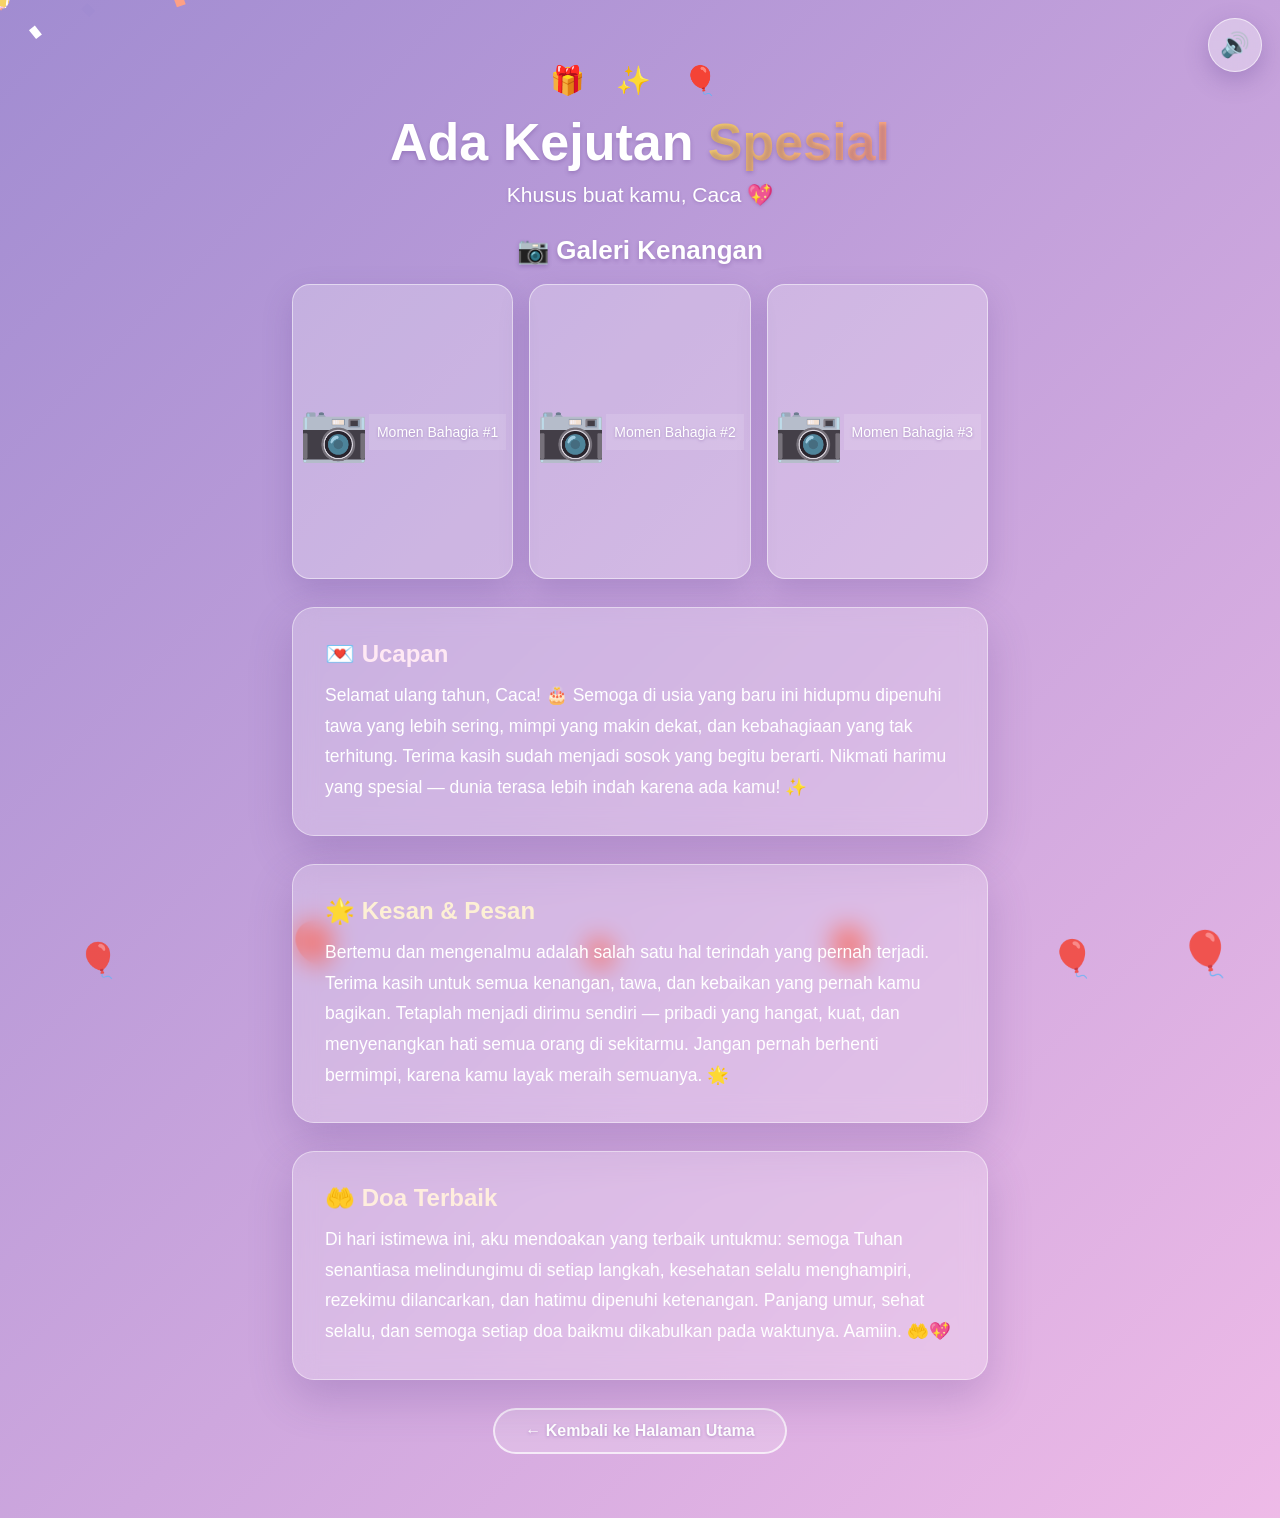
==== kejutan.html @ ce59e6ed "feat: tambah halaman kejutan berisi galeri foto ucapan kesan dan doa" ====
<!DOCTYPE html>
<html lang="id">
<head>
  <meta charset="UTF-8">
  <meta name="viewport" content="width=device-width, initial-scale=1.0">
  <title>Kejutan Spesial untuk Caca 🎁</title>
  <link rel="stylesheet" href="css/style.css">
  <link rel="stylesheet" href="css/kejutan.css">
</head>
<body class="kejutan-page">
  <canvas id="confetti"></canvas>

  <div class="balloons" aria-hidden="true">
    <span class="balloon b1">🎈</span>
    <span class="balloon b2">🎈</span>
    <span class="balloon b3">🎈</span>
    <span class="balloon b4">🎈</span>
    <span class="balloon b5">🎈</span>
    <span class="balloon b6">🎈</span>
  </div>

  <main class="kejutan-wrap">
    <section class="hero">
      <p class="sparkles">🎁 ✨ 🎈</p>
      <h1 class="title">Ada Kejutan <span class="highlight">Spesial</span></h1>
      <p class="hero-sub">Khusus buat kamu, Caca 💖</p>
    </section>

    <section aria-label="Galeri foto kenangan">
      <h2 class="section-title">📷 Galeri Kenangan</h2>
      <div class="gallery">
        <figure class="photo-card">
          <img src="assets/foto1.jpg" alt="Foto kenangan pertama"
               onerror="this.closest('.photo-card').classList.add('empty'); this.remove();">
          <figcaption>Momen Bahagia #1</figcaption>
        </figure>
        <figure class="photo-card">
          <img src="assets/foto2.jpg" alt="Foto kenangan kedua"
               onerror="this.closest('.photo-card').classList.add('empty'); this.remove();">
          <figcaption>Momen Bahagia #2</figcaption>
        </figure>
        <figure class="photo-card">
          <img src="assets/foto3.jpg" alt="Foto kenangan ketiga"
               onerror="this.closest('.photo-card').classList.add('empty'); this.remove();">
          <figcaption>Momen Bahagia #3</figcaption>
        </figure>
      </div>
    </section>

    <section class="note-card ucapan" aria-label="Ucapan">
      <h2>💌 Ucapan</h2>
      <p>
        Selamat ulang tahun, Caca! 🎂 Semoga di usia yang baru ini hidupmu
        dipenuhi tawa yang lebih sering, mimpi yang makin dekat, dan
        kebahagiaan yang tak terhitung. Terima kasih sudah menjadi sosok yang
        begitu berarti. Nikmati harimu yang spesial — dunia terasa lebih indah
        karena ada kamu! ✨
      </p>
    </section>

    <section class="note-card kesan" aria-label="Kesan dan pesan">
      <h2>🌟 Kesan &amp; Pesan</h2>
      <p>
        Bertemu dan mengenalmu adalah salah satu hal terindah yang pernah
        terjadi. Terima kasih untuk semua kenangan, tawa, dan kebaikan yang
        pernah kamu bagikan. Tetaplah menjadi dirimu sendiri — pribadi yang
        hangat, kuat, dan menyenangkan hati semua orang di sekitarmu. Jangan
        pernah berhenti bermimpi, karena kamu layak meraih semuanya. 🌟
      </p>
    </section>

    <section class="note-card doa" aria-label="Doa terbaik">
      <h2>🤲 Doa Terbaik</h2>
      <p>
        Di hari istimewa ini, aku mendoakan yang terbaik untukmu: semoga Tuhan
        senantiasa melindungimu di setiap langkah, kesehatan selalu
        menghampiri, rezekimu dilancarkan, dan hatimu dipenuhi ketenangan.
        Panjang umur, sehat selalu, dan semoga setiap doa baikmu dikabulkan
        pada waktunya. Aamiin. 🤲💖
      </p>
    </section>

    <a class="back-btn" href="index.html">← Kembali ke Halaman Utama</a>
  </main>

  <button id="musicToggle" aria-label="Nyalakan/matikan musik" title="Musik">🔊</button>

  <script src="js/music.js"></script>
  <script src="js/confetti.js"></script>
</body>
</html>
---- css/style.css ----
* {
  margin: 0;
  padding: 0;
  box-sizing: border-box;
}

html,
body {
  height: 100%;
}

body {
  font-family: "Segoe UI", "Poppins", Arial, sans-serif;
  -webkit-font-smoothing: antialiased;
  -moz-osx-font-smoothing: grayscale;
  text-rendering: optimizeLegibility;
  background: linear-gradient(135deg, #a18cd1 0%, #fbc2eb 50%, #ffe0d1 100%);
  background-size: 300% 300%;
  animation: gradientShift 12s ease infinite;
  overflow-x: hidden;
  display: flex;
  align-items: center;
  justify-content: center;
  min-height: 100vh;
}

@keyframes gradientShift {
  0% { background-position: 0% 50%; }
  50% { background-position: 100% 50%; }
  100% { background-position: 0% 50%; }
}

#confetti {
  position: fixed;
  inset: 0;
  width: 100vw;
  height: 100vh;
  pointer-events: none;
  z-index: 5;
}

.balloons {
  position: fixed;
  inset: 0;
  pointer-events: none;
  z-index: 1;
}

.balloon {
  position: absolute;
  bottom: -80px;
  font-size: 42px;
  opacity: 0.85;
  animation: floatUp linear infinite;
}

@keyframes floatUp {
  0% {
    transform: translateY(0) rotate(-4deg);
    opacity: 0;
  }
  10% {
    opacity: 0.85;
  }
  90% {
    opacity: 0.85;
  }
  100% {
    transform: translateY(-115vh) rotate(4deg);
    opacity: 0;
  }
}

.b1 { left: 6%; font-size: 34px; animation-duration: 14s; animation-delay: 0s; }
.b2 { left: 22%; font-size: 52px; animation-duration: 18s; animation-delay: 3s; }
.b3 { left: 45%; font-size: 38px; animation-duration: 15s; animation-delay: 6s; }
.b4 { left: 64%; font-size: 48px; animation-duration: 20s; animation-delay: 1.5s; }
.b5 { left: 82%; font-size: 36px; animation-duration: 16s; animation-delay: 8s; }
.b6 { left: 92%; font-size: 44px; animation-duration: 19s; animation-delay: 4.5s; }

.card {
  position: relative;
  z-index: 10;
  text-align: center;
  max-width: 560px;
  width: min(92vw, 560px);
  padding: clamp(28px, 6vw, 56px) clamp(20px, 5vw, 48px);
  border-radius: 28px;
  background: rgba(255, 255, 255, 0.22);
  backdrop-filter: blur(14px);
  -webkit-backdrop-filter: blur(14px);
  border: 1px solid rgba(255, 255, 255, 0.45);
  box-shadow: 0 24px 60px rgba(90, 60, 140, 0.25);
  animation: cardIn 1s ease both;
}

@keyframes cardIn {
  from {
    opacity: 0;
    transform: translateY(40px) scale(0.96);
  }
  to {
    opacity: 1;
    transform: translateY(0) scale(1);
  }
}

.sparkles {
  font-size: clamp(20px, 4vw, 28px);
  letter-spacing: 12px;
  margin-bottom: 14px;
}

.title {
  font-size: clamp(30px, 7vw, 52px);
  color: #ffffff;
  text-shadow: 0 2px 4px rgba(90, 50, 130, 0.3);
  line-height: 1.2;
}

.highlight {
  display: inline-block;
  background: linear-gradient(120deg, #f6d365, #fda085);
  -webkit-background-clip: text;
  background-clip: text;
  color: transparent;
}

.name {
  margin-top: 10px;
  font-size: clamp(26px, 6vw, 44px);
  color: #fff0f6;
  text-shadow: 0 2px 4px rgba(150, 60, 110, 0.3);
}

.message {
  margin-top: 18px;
  font-size: clamp(15px, 2.6vw, 19px);
  line-height: 1.65;
  color: #ffffff;
  text-shadow: 0 1px 3px rgba(90, 50, 130, 0.25);
}

.surprise-btn {
  display: inline-block;
  margin-top: 26px;
  padding: 14px 34px;
  border-radius: 999px;
  background: linear-gradient(120deg, #f6d365, #fda085);
  color: #7a3b00;
  font-size: clamp(15px, 2.6vw, 18px);
  font-weight: 700;
  text-decoration: none;
  letter-spacing: 0.3px;
  box-shadow: 0 10px 24px rgba(200, 130, 40, 0.35);
  transition: transform 0.2s ease, box-shadow 0.2s ease;
}

.surprise-btn:hover {
  transform: translateY(-2px) scale(1.04);
  box-shadow: 0 14px 30px rgba(200, 130, 40, 0.45);
}

#musicToggle {
  position: fixed;
  top: 18px;
  right: 18px;
  z-index: 20;
  width: 54px;
  height: 54px;
  border-radius: 50%;
  border: 1px solid rgba(255, 255, 255, 0.6);
  background: rgba(255, 255, 255, 0.35);
  backdrop-filter: blur(10px);
  -webkit-backdrop-filter: blur(10px);
  font-size: 24px;
  cursor: pointer;
  box-shadow: 0 8px 24px rgba(90, 60, 140, 0.3);
  transition: transform 0.2s ease, background 0.2s ease;
}

#musicToggle:hover {
  transform: scale(1.1);
  background: rgba(255, 255, 255, 0.55);
}
---- css/kejutan.css ----
.kejutan-page {
  display: block;
}

.kejutan-wrap {
  position: relative;
  z-index: 10;
  max-width: 760px;
  width: min(94vw, 760px);
  margin: 0 auto;
  padding: clamp(32px, 6vw, 64px) clamp(16px, 4vw, 32px) 64px;
  display: flex;
  flex-direction: column;
  gap: 28px;
}

.hero {
  text-align: center;
  animation: cardIn 1s ease both;
}

.hero-sub {
  margin-top: 10px;
  font-size: clamp(16px, 3vw, 21px);
  color: #ffffff;
  text-shadow: 0 1px 3px rgba(90, 50, 130, 0.25);
}

.section-title {
  text-align: center;
  font-size: clamp(20px, 4vw, 26px);
  color: #ffffff;
  text-shadow: 0 2px 4px rgba(90, 50, 130, 0.3);
  margin-bottom: 18px;
}

.gallery {
  display: grid;
  grid-template-columns: repeat(3, 1fr);
  gap: 16px;
}

.photo-card {
  background: rgba(255, 255, 255, 0.25);
  border: 1px solid rgba(255, 255, 255, 0.5);
  border-radius: 18px;
  overflow: hidden;
  box-shadow: 0 12px 30px rgba(90, 60, 140, 0.22);
  transition: transform 0.25s ease, box-shadow 0.25s ease;
}

.photo-card:hover {
  transform: translateY(-6px);
  box-shadow: 0 18px 38px rgba(90, 60, 140, 0.32);
}

.photo-card img {
  display: block;
  width: 100%;
  aspect-ratio: 3 / 4;
  object-fit: cover;
}

.photo-card.empty {
  aspect-ratio: 3 / 4;
  display: flex;
  align-items: center;
  justify-content: center;
}

.photo-card.empty::before {
  content: "📷";
  font-size: 56px;
  opacity: 0.8;
}

.photo-card figcaption {
  padding: 10px 8px;
  text-align: center;
  font-size: 14px;
  color: #ffffff;
  text-shadow: 0 1px 3px rgba(90, 50, 130, 0.35);
  background: rgba(255, 255, 255, 0.12);
}

.note-card {
  background: rgba(255, 255, 255, 0.22);
  backdrop-filter: blur(12px);
  -webkit-backdrop-filter: blur(12px);
  border: 1px solid rgba(255, 255, 255, 0.45);
  border-radius: 22px;
  padding: clamp(20px, 4vw, 32px);
  box-shadow: 0 18px 44px rgba(90, 60, 140, 0.24);
  animation: cardIn 1s ease both;
}

.note-card h2 {
  font-size: clamp(19px, 3.6vw, 24px);
  margin-bottom: 12px;
}

.note-card p {
  font-size: clamp(15px, 2.5vw, 17.5px);
  line-height: 1.75;
  color: #ffffff;
}

.note-card.ucapan h2 { color: #ffe9f4; }
.note-card.kesan h2 { color: #fdf0d5; }
.note-card.doa h2 { color: #ffeede; }

.back-btn {
  align-self: center;
  padding: 12px 30px;
  border-radius: 999px;
  border: 2px solid rgba(255, 255, 255, 0.7);
  background: rgba(255, 255, 255, 0.18);
  color: #ffffff;
  font-size: clamp(14px, 2.6vw, 16px);
  font-weight: 600;
  text-decoration: none;
  text-shadow: 0 1px 3px rgba(90, 50, 130, 0.3);
  transition: transform 0.2s ease, background 0.2s ease;
}

.back-btn:hover {
  transform: scale(1.05);
  background: rgba(255, 255, 255, 0.35);
}

@media (max-width: 640px) {
  .gallery {
    grid-template-columns: 1fr;
    max-width: 320px;
    margin: 0 auto;
  }
}
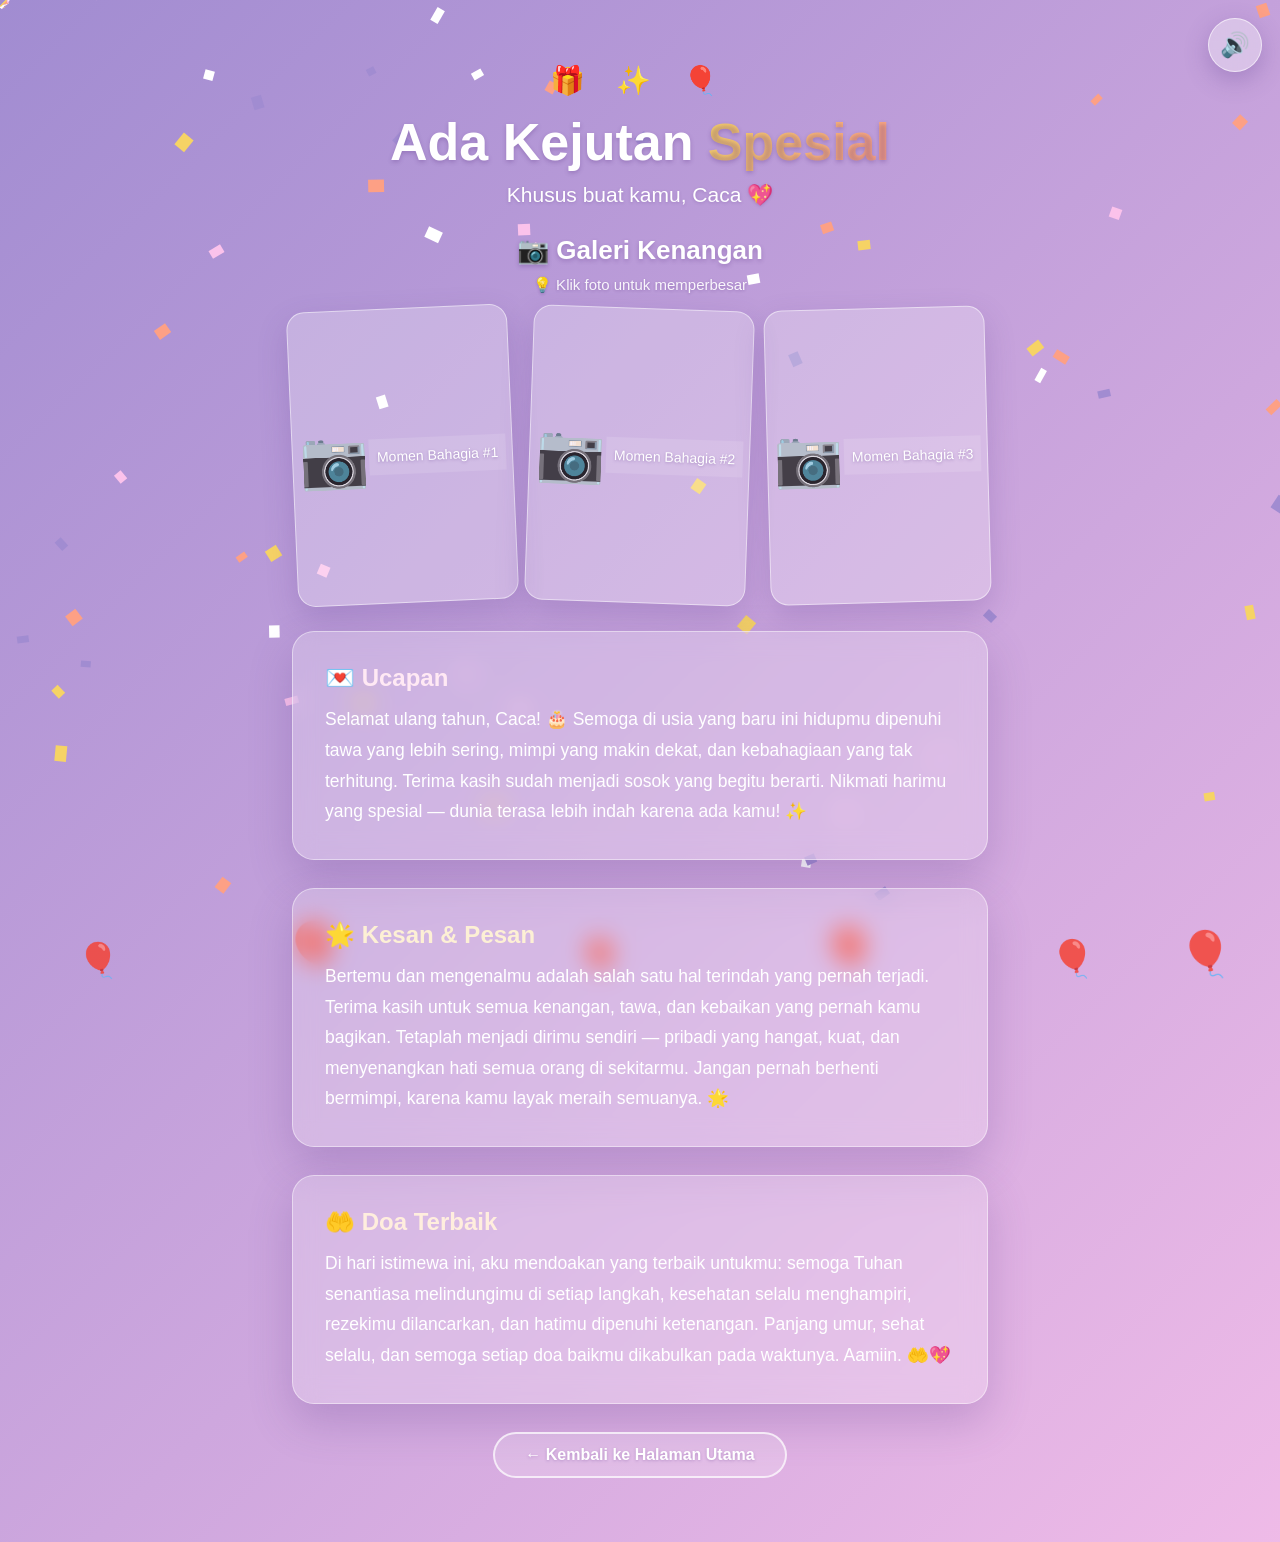
==== commit be01e952: "feat: interaksi galeri foto lightbox dan kartu ucapan reveal hati" ====
--- a/kejutan.html
+++ b/kejutan.html
@@ -28,18 +28,19 @@
 
     <section aria-label="Galeri foto kenangan">
       <h2 class="section-title">📷 Galeri Kenangan</h2>
+      <p class="hint">💡 Klik foto untuk memperbesar</p>
       <div class="gallery">
-        <figure class="photo-card">
+        <figure class="photo-card reveal">
           <img src="assets/foto1.jpg" alt="Foto kenangan pertama"
                onerror="this.closest('.photo-card').classList.add('empty'); this.remove();">
           <figcaption>Momen Bahagia #1</figcaption>
         </figure>
-        <figure class="photo-card">
+        <figure class="photo-card reveal">
           <img src="assets/foto2.jpg" alt="Foto kenangan kedua"
                onerror="this.closest('.photo-card').classList.add('empty'); this.remove();">
           <figcaption>Momen Bahagia #2</figcaption>
         </figure>
-        <figure class="photo-card">
+        <figure class="photo-card reveal">
           <img src="assets/foto3.jpg" alt="Foto kenangan ketiga"
                onerror="this.closest('.photo-card').classList.add('empty'); this.remove();">
           <figcaption>Momen Bahagia #3</figcaption>
@@ -47,7 +48,7 @@
       </div>
     </section>
 
-    <section class="note-card ucapan" aria-label="Ucapan">
+    <section class="note-card ucapan reveal" aria-label="Ucapan" title="Klik untuk kejutan hati">
       <h2>💌 Ucapan</h2>
       <p>
         Selamat ulang tahun, Caca! 🎂 Semoga di usia yang baru ini hidupmu
@@ -58,7 +59,7 @@
       </p>
     </section>
 
-    <section class="note-card kesan" aria-label="Kesan dan pesan">
+    <section class="note-card kesan reveal" aria-label="Kesan dan pesan" title="Klik untuk kejutan hati">
       <h2>🌟 Kesan &amp; Pesan</h2>
       <p>
         Bertemu dan mengenalmu adalah salah satu hal terindah yang pernah
@@ -69,7 +70,7 @@
       </p>
     </section>
 
-    <section class="note-card doa" aria-label="Doa terbaik">
+    <section class="note-card doa reveal" aria-label="Doa terbaik" title="Klik untuk kejutan hati">
       <h2>🤲 Doa Terbaik</h2>
       <p>
         Di hari istimewa ini, aku mendoakan yang terbaik untukmu: semoga Tuhan
@@ -80,12 +81,13 @@
       </p>
     </section>
 
-    <a class="back-btn" href="index.html">← Kembali ke Halaman Utama</a>
+    <a class="back-btn reveal" href="index.html">← Kembali ke Halaman Utama</a>
   </main>
 
   <button id="musicToggle" aria-label="Nyalakan/matikan musik" title="Musik">🔊</button>
 
   <script src="js/music.js"></script>
   <script src="js/confetti.js"></script>
+  <script src="js/interaksi.js"></script>
 </body>
 </html>
--- a/css/kejutan.css
+++ b/css/kejutan.css
@@ -91,7 +91,6 @@
   border-radius: 22px;
   padding: clamp(20px, 4vw, 32px);
   box-shadow: 0 18px 44px rgba(90, 60, 140, 0.24);
-  animation: cardIn 1s ease both;
 }
 
 .note-card h2 {
@@ -134,4 +133,158 @@
     max-width: 320px;
     margin: 0 auto;
   }
-}
+  .lb-prev { left: 6px; }
+  .lb-next { right: 6px; }
+}
+
+.hint {
+  text-align: center;
+  color: #ffffff;
+  font-size: clamp(13px, 2.4vw, 15px);
+  opacity: 0.9;
+  text-shadow: 0 1px 3px rgba(90, 50, 130, 0.35);
+  margin-top: -8px;
+  margin-bottom: 14px;
+}
+
+.reveal {
+  opacity: 0;
+  transform: translateY(28px);
+  transition: opacity 0.7s ease, transform 0.7s ease;
+}
+
+.reveal.visible {
+  opacity: 1;
+  transform: translateY(0);
+}
+
+.note-card.reveal {
+  cursor: pointer;
+  transition: opacity 0.7s ease, transform 0.7s ease, box-shadow 0.25s ease, border-color 0.25s ease;
+}
+
+.note-card.reveal:hover {
+  transform: translateY(-4px);
+  box-shadow: 0 24px 52px rgba(90, 60, 140, 0.34);
+  border-color: rgba(255, 255, 255, 0.75);
+}
+
+.gallery .photo-card:nth-child(1) { --tilt: -2.5deg; }
+.gallery .photo-card:nth-child(2) { --tilt: 2deg; }
+.gallery .photo-card:nth-child(3) { --tilt: -1.5deg; }
+
+.photo-card.reveal,
+.photo-card.empty {
+  transform: translateY(28px) rotate(var(--tilt, 0deg));
+}
+
+.photo-card.reveal.visible {
+  transform: translateY(0) rotate(var(--tilt, 0deg));
+}
+
+.photo-card.reveal.visible:hover {
+  transform: translateY(-8px) rotate(0deg) scale(1.03);
+}
+
+@keyframes wiggle {
+  0%, 100% { transform: rotate(var(--tilt, 0deg)); }
+  25% { transform: rotate(calc(var(--tilt, 0deg) + 5deg)) scale(1.02); }
+  75% { transform: rotate(calc(var(--tilt, 0deg) - 5deg)) scale(1.02); }
+}
+
+.photo-card.wiggle {
+  animation: wiggle 0.45s ease;
+}
+
+.float-heart {
+  position: fixed;
+  z-index: 60;
+  pointer-events: none;
+  transform: translate(-50%, -50%);
+  animation: heartUp 1.6s ease-out forwards;
+}
+
+@keyframes heartUp {
+  from {
+    transform: translate(-50%, -50%) scale(0.5);
+    opacity: 1;
+  }
+  to {
+    transform: translate(calc(-50% + var(--dx, 0px)), calc(-50% - 130px)) scale(1.2);
+    opacity: 0;
+  }
+}
+
+.lightbox {
+  position: fixed;
+  inset: 0;
+  z-index: 100;
+  display: flex;
+  align-items: center;
+  justify-content: center;
+  background: rgba(45, 25, 70, 0.88);
+  backdrop-filter: blur(6px);
+  -webkit-backdrop-filter: blur(6px);
+  opacity: 0;
+  visibility: hidden;
+  transition: opacity 0.3s ease, visibility 0.3s ease;
+}
+
+.lightbox.open {
+  opacity: 1;
+  visibility: visible;
+}
+
+.lightbox figure {
+  margin: 0;
+  text-align: center;
+  transform: scale(0.88);
+  transition: transform 0.3s ease;
+}
+
+.lightbox.open figure {
+  transform: scale(1);
+}
+
+.lightbox img {
+  display: block;
+  max-width: min(86vw, 540px);
+  max-height: 74vh;
+  margin: 0 auto;
+  border-radius: 18px;
+  border: 4px solid rgba(255, 255, 255, 0.85);
+  box-shadow: 0 24px 60px rgba(20, 10, 35, 0.5);
+}
+
+.lightbox figcaption {
+  margin-top: 14px;
+  color: #ffffff;
+  font-size: clamp(15px, 2.6vw, 18px);
+  text-shadow: 0 1px 4px rgba(20, 10, 35, 0.45);
+}
+
+.lightbox button {
+  position: absolute;
+  width: 46px;
+  height: 46px;
+  border-radius: 50%;
+  border: 1px solid rgba(255, 255, 255, 0.6);
+  background: rgba(255, 255, 255, 0.18);
+  color: #ffffff;
+  font-size: 22px;
+  line-height: 1;
+  cursor: pointer;
+  transition: background 0.2s ease, transform 0.2s ease;
+}
+
+.lightbox button:hover {
+  background: rgba(255, 255, 255, 0.38);
+  transform: scale(1.08);
+}
+
+.lb-close { top: 18px; right: 18px; }
+.lb-prev { left: 16px; top: 50%; transform: translateY(-50%); }
+.lb-next { right: 16px; top: 50%; transform: translateY(-50%); }
+
+.lb-prev:hover { transform: translateY(-50%) scale(1.08); }
+.lb-next:hover { transform: translateY(-50%) scale(1.08); }
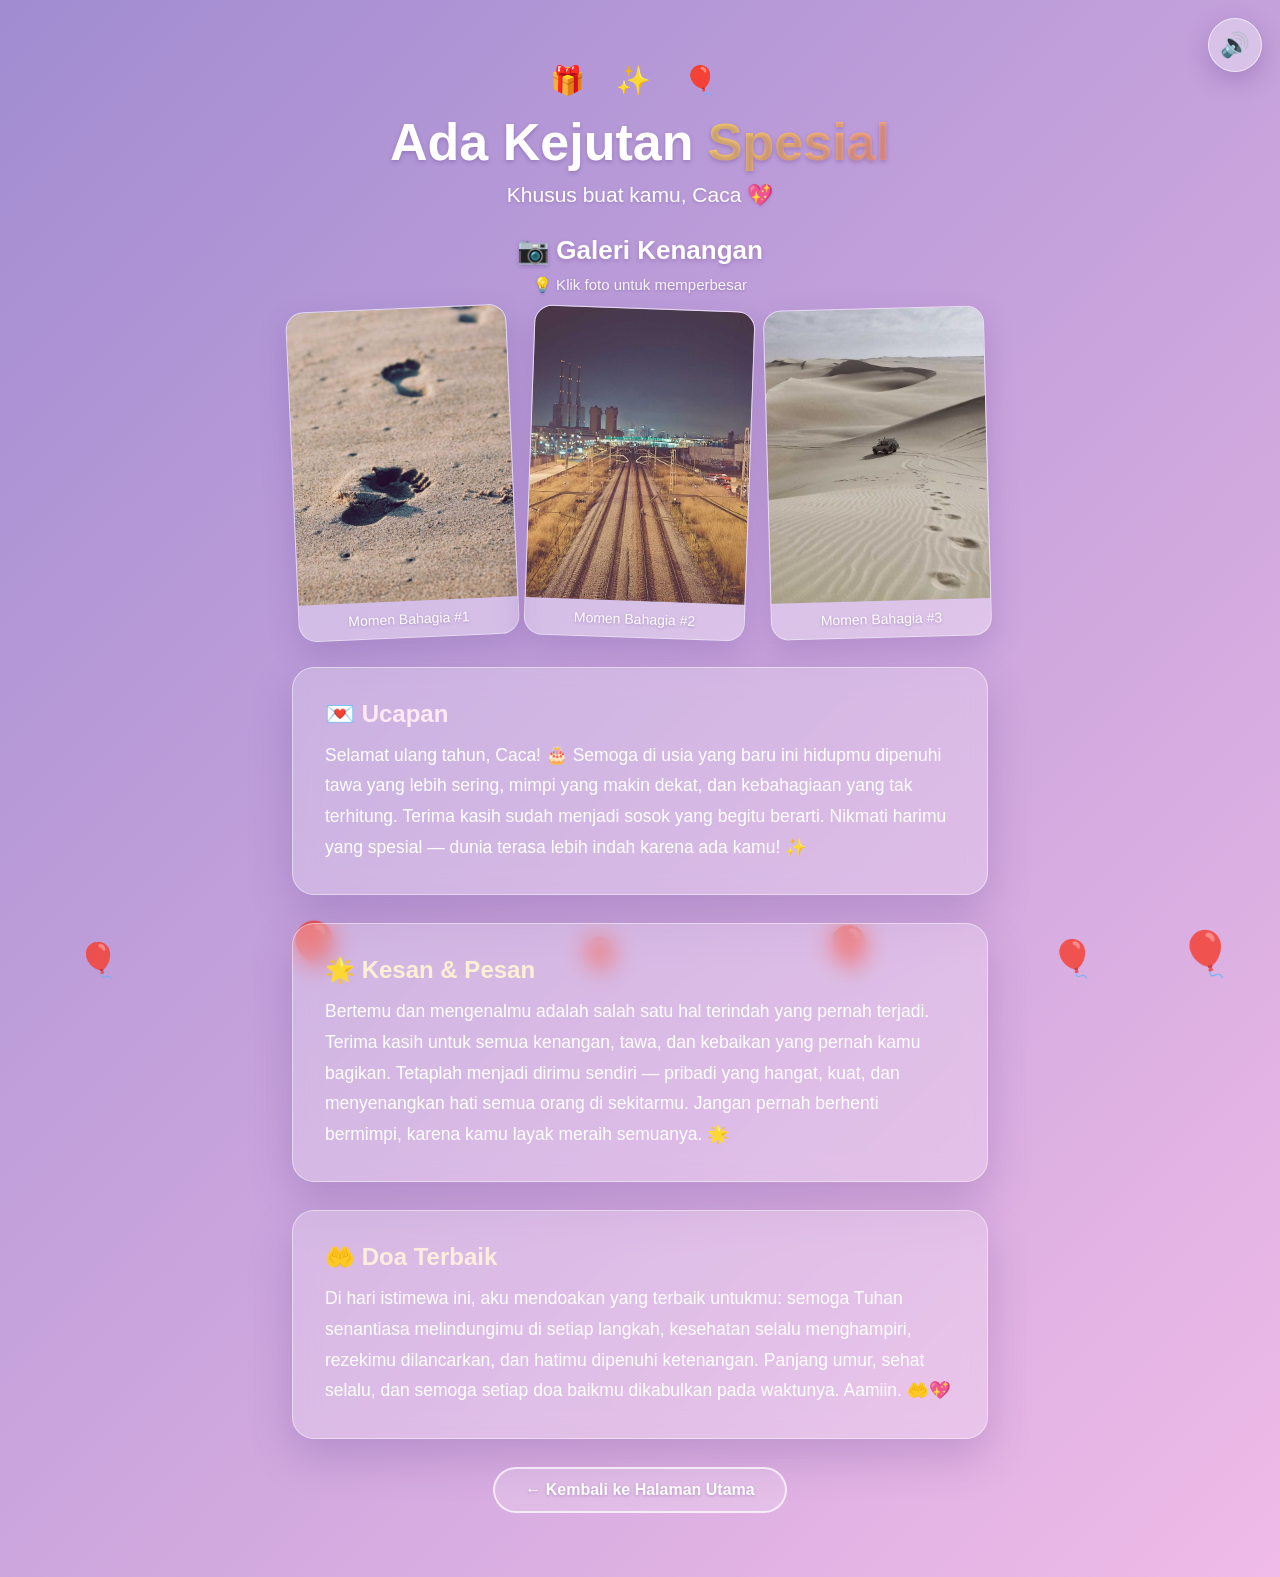
==== commit 83724448: "feat: tambahkan logo kue ulang tahun sebagai favicon" ====
--- a/kejutan.html
+++ b/kejutan.html
@@ -4,6 +4,7 @@
   <meta charset="UTF-8">
   <meta name="viewport" content="width=device-width, initial-scale=1.0">
   <title>Kejutan Spesial untuk Caca 🎁</title>
+  <link rel="icon" href="data:image/svg+xml,%3Csvg xmlns='http://www.w3.org/2000/svg' viewBox='0 0 100 100'%3E%3Ctext y='.9em' font-size='90'%3E%F0%9F%8E%82%3C/text%3E%3C/svg%3E">
   <link rel="stylesheet" href="css/style.css">
   <link rel="stylesheet" href="css/kejutan.css">
 </head>
--- a/css/kejutan.css
+++ b/css/kejutan.css
@@ -133,8 +133,6 @@
     max-width: 320px;
     margin: 0 auto;
   }
-  .lb-prev { left: 6px; }
-  .lb-next { right: 6px; }
 }
 
 .hint {
@@ -222,9 +220,9 @@
   display: flex;
   align-items: center;
   justify-content: center;
-  background: rgba(45, 25, 70, 0.88);
-  backdrop-filter: blur(6px);
-  -webkit-backdrop-filter: blur(6px);
+  background: rgba(35, 18, 55, 0.72);
+  backdrop-filter: blur(16px) saturate(1.1);
+  -webkit-backdrop-filter: blur(16px) saturate(1.1);
   opacity: 0;
   visibility: hidden;
   transition: opacity 0.3s ease, visibility 0.3s ease;
@@ -248,8 +246,8 @@
 
 .lightbox img {
   display: block;
-  max-width: min(86vw, 540px);
-  max-height: 74vh;
+  max-width: min(86vw, 420px);
+  max-height: 64vh;
   margin: 0 auto;
   border-radius: 18px;
   border: 4px solid rgba(255, 255, 255, 0.85);
@@ -263,28 +261,15 @@
   text-shadow: 0 1px 4px rgba(20, 10, 35, 0.45);
 }
 
-.lightbox button {
-  position: absolute;
-  width: 46px;
-  height: 46px;
-  border-radius: 50%;
-  border: 1px solid rgba(255, 255, 255, 0.6);
-  background: rgba(255, 255, 255, 0.18);
-  color: #ffffff;
-  font-size: 22px;
-  line-height: 1;
-  cursor: pointer;
-  transition: background 0.2s ease, transform 0.2s ease;
-}
-
-.lightbox button:hover {
-  background: rgba(255, 255, 255, 0.38);
-  transform: scale(1.08);
-}
-
-.lb-close { top: 18px; right: 18px; }
-.lb-prev { left: 16px; top: 50%; transform: translateY(-50%); }
-.lb-next { right: 16px; top: 50%; transform: translateY(-50%); }
-
-.lb-prev:hover { transform: translateY(-50%) scale(1.08); }
-.lb-next:hover { transform: translateY(-50%) scale(1.08); }
+@media (min-width: 1024px) {
+  .lightbox img {
+    max-width: min(42vw, 420px);
+    max-height: 60vh;
+    border-radius: 22px;
+  }
+
+  .lightbox figcaption {
+    font-size: 19px;
+    margin-top: 14px;
+  }
+}
